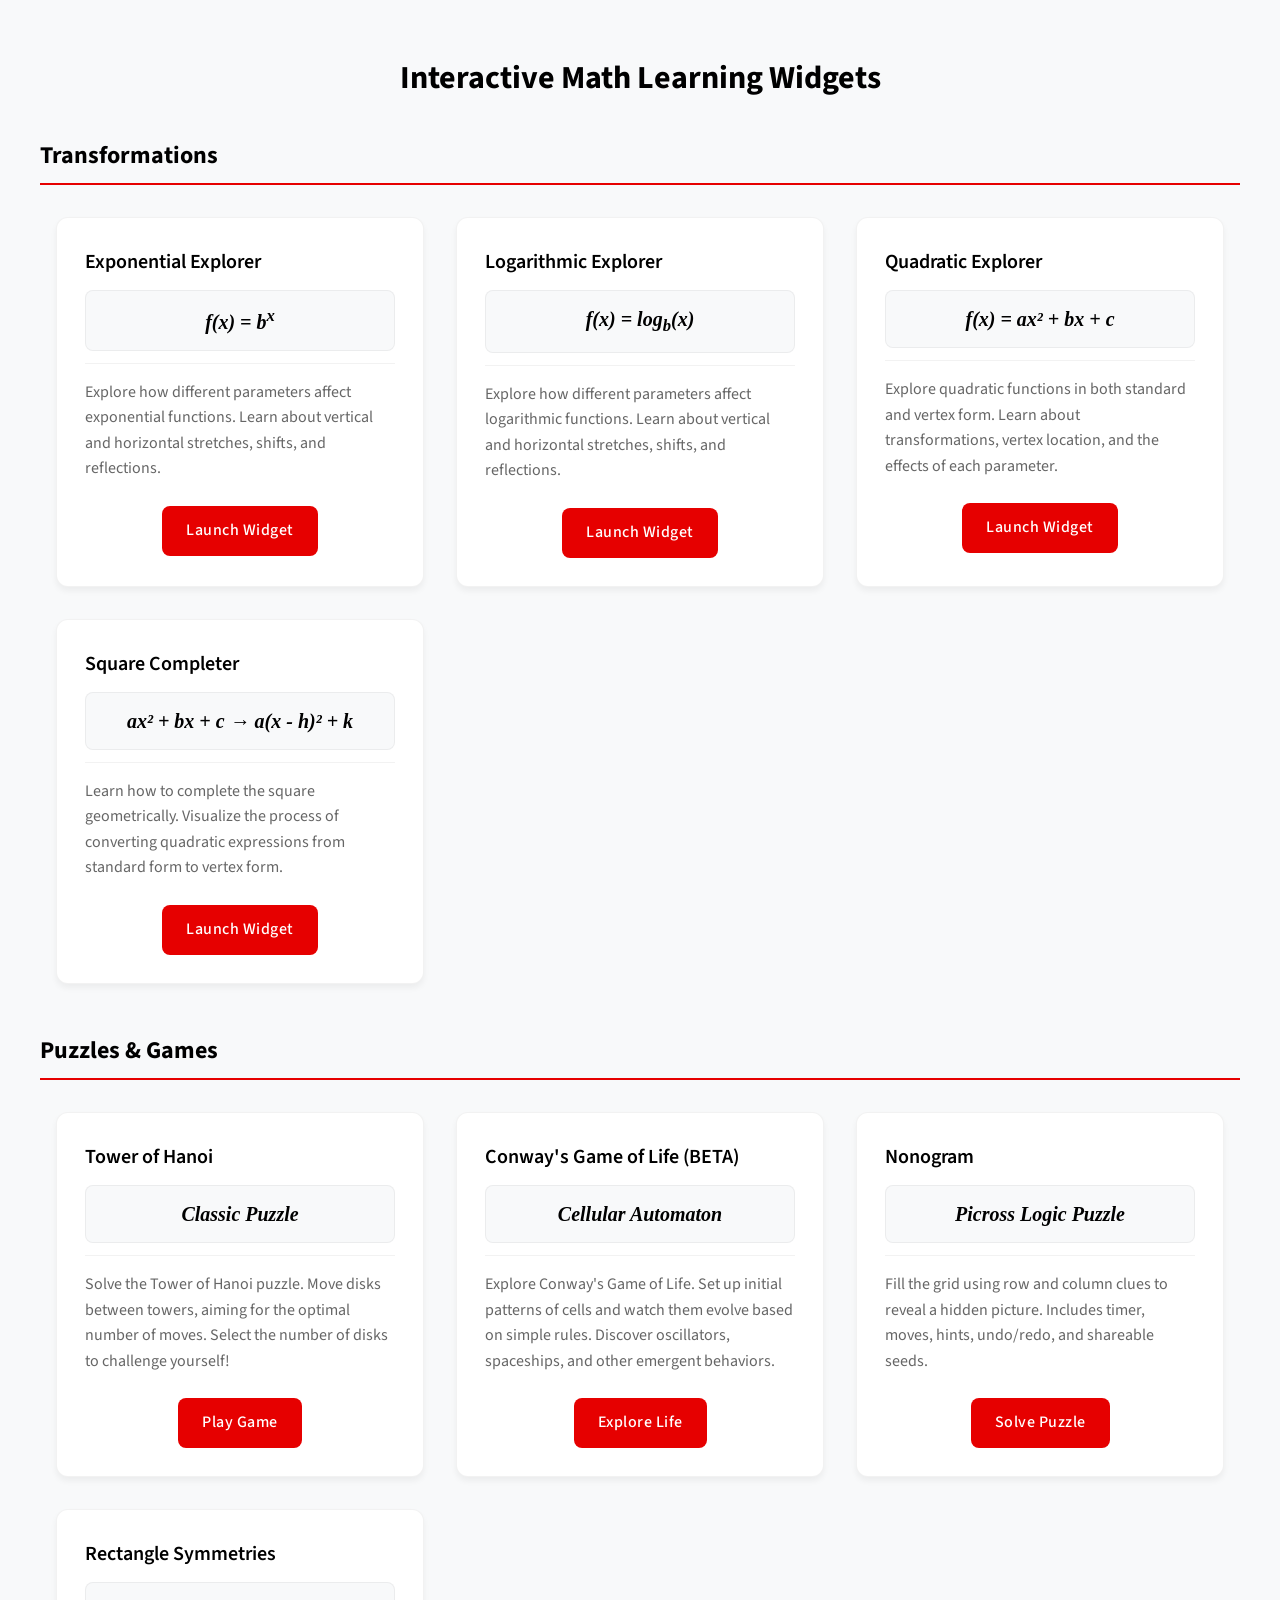
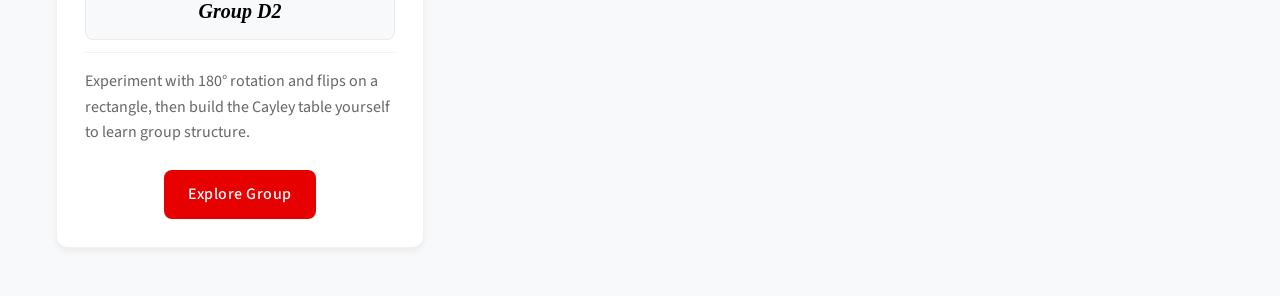
==== index.html @ 6f6b3c4f "Added Bug Fixes to game and included beta Group theory" ====
<!DOCTYPE html>
<html lang="en">

  <head>
    <meta charset="UTF-8" />
    <meta name="viewport" content="width=device-width, initial-scale=1.0" />
    <title>Math Learning Widgets</title>
    <link rel="preconnect" href="https://fonts.googleapis.com">
    <link rel="preconnect" href="https://fonts.gstatic.com" crossorigin>
    <link
      href="https://fonts.googleapis.com/css2?family=Source+Sans+Pro:wght@400;500;600;700&display=swap"
      rel="stylesheet">
    <style>
      body {
        font-family: 'Source Sans Pro', -apple-system, BlinkMacSystemFont, 'Segoe UI', Roboto, Oxygen, Ubuntu, Cantarell, sans-serif;
        line-height: 1.6;
        margin: 0;
        padding: 2rem;
        background-color: #f8f9fa;
      }

      .container {
        max-width: 1200px;
        margin: 0 auto;
      }

      h1 {
        color: #000000;
        text-align: center;
        margin-bottom: 2rem;
      }

      h2 {
        color: #000000;
        margin: 2rem 0 1rem;
        padding-bottom: 0.5rem;
        border-bottom: 2px solid #E60000;
      }

      .widgets-grid {
        display: grid;
        grid-template-columns: repeat(auto-fill, minmax(300px, 1fr));
        gap: 2rem;
        padding: 1rem;
      }

      .widget-card {
        background: white;
        border-radius: 12px;
        padding: 1.75rem;
        box-shadow: 0 4px 6px rgba(0, 0, 0, 0.05);
        transition: all 0.3s ease;
        text-decoration: none;
        color: inherit;
        display: block;
        border: 1px solid rgba(0, 0, 0, 0.05);
      }

      .widget-card:hover {
        transform: translateY(-5px);
        box-shadow: 0 8px 15px rgba(0, 0, 0, 0.1);
        border-color: rgba(230, 0, 0, 0.2);
      }

      .widget-card .title-row {
        display: flex;
        flex-direction: column;
        margin-bottom: 1rem;
        padding-bottom: 0.75rem;
        border-bottom: 1px solid rgba(0, 0, 0, 0.05);
      }

      .widget-card h3 {
        color: #000000;
        margin: 0;
        font-size: 1.25rem;
        font-weight: 600;
      }

      .widget-card p {
        color: #666;
        margin-bottom: 1.5rem;
        line-height: 1.6;
      }

      .widget-card .function {
        font-family: 'Times New Roman', serif;
        font-style: italic;
        color: #000000;
        font-weight: 600;
        font-size: 1.25rem;
        background: #f8f9fa;
        padding: 0.75rem;
        border-radius: 8px;
        margin-top: 0.75rem;
        text-align: center;
        border: 1px solid rgba(0, 0, 0, 0.05);
      }

      .widget-card:hover .function {
        background: #F0B800;
        border-color: rgba(0, 0, 0, 0.1);
        color: #000000;
      }

      .widget-card .button {
        display: block;
        background-color: #E60000;
        color: white;
        padding: 0.75rem 1.5rem;
        text-decoration: none;
        border-radius: 8px;
        transition: all 0.2s ease;
        text-align: center;
        width: fit-content;
        margin: 0 auto;
        font-weight: 500;
        letter-spacing: 0.5px;
      }

      .widget-card:hover .button {
        background-color: #cc0000;
        transform: translateY(-2px);
        box-shadow: 0 4px 8px rgba(230, 0, 0, 0.2);
      }
    </style>
  </head>

  <body>
    <div class="container">
      <h1>Interactive Math Learning Widgets</h1>

      <h2>Transformations</h2>
      <div class="widgets-grid">
        <a href="widgets/exponential-explorer/exponential-transformations.html" class="widget-card">
          <div class="title-row">
            <h3>Exponential Explorer</h3>
            <div class="function">f(x) = b<sup>x</sup></div>
          </div>
          <p>Explore how different parameters affect exponential functions. Learn about vertical and
            horizontal stretches, shifts, and reflections.</p>
          <span class="button">Launch Widget</span>
        </a>
        <a href="widgets/logarithmic-explorer/logarithmic-transformations.html" class="widget-card">
          <div class="title-row">
            <h3>Logarithmic Explorer</h3>
            <div class="function">f(x) = log<sub>b</sub>(x)</div>
          </div>
          <p>Explore how different parameters affect logarithmic functions. Learn about vertical and
            horizontal stretches, shifts, and reflections.</p>
          <span class="button">Launch Widget</span>
        </a>
        <a href="widgets/quadratic-explorer/quadratic-transformations.html" class="widget-card">
          <div class="title-row">
            <h3>Quadratic Explorer</h3>
            <div class="function">f(x) = ax² + bx + c</div>
          </div>
          <p>Explore quadratic functions in both standard and vertex form. Learn about
            transformations, vertex location, and the effects of each parameter.</p>
          <span class="button">Launch Widget</span>
        </a>
        <a href="widgets/square-completer/square-completer.html" class="widget-card">
          <div class="title-row">
            <h3>Square Completer</h3>
            <div class="function">ax² + bx + c → a(x - h)² + k</div>
          </div>
          <p>Learn how to complete the square geometrically. Visualize the process of converting
            quadratic expressions from standard form to vertex form.</p>
          <span class="button">Launch Widget</span>
        </a>
      </div>

      <h2>Puzzles & Games</h2>
      <div class="widgets-grid">
        <a href="widgets/hanoi-tower/hanoi-tower.html" class="widget-card">
          <div class="title-row">
            <h3>Tower of Hanoi</h3>
            <div class="function">Classic Puzzle</div>
          </div>
          <p>Solve the Tower of Hanoi puzzle. Move disks between towers, aiming for the optimal number of moves. Select the number of disks to challenge yourself!</p>
          <span class="button">Play Game</span>
        </a>
        <a href="widgets/game-of-life/game-of-life.html" class="widget-card">
          <div class="title-row">
            <h3>Conway's Game of Life (BETA)</h3>
            <div class="function">Cellular Automaton</div>
          </div>
          <p>Explore Conway's Game of Life. Set up initial patterns of cells and watch them evolve based on simple rules. Discover oscillators, spaceships, and other emergent behaviors.</p>
          <span class="button">Explore Life</span>
        </a>
        <a href="widgets/nonogram/nonogram.html" class="widget-card">
          <div class="title-row">
            <h3>Nonogram</h3>
            <div class="function">Picross Logic Puzzle</div>
          </div>
          <p>Fill the grid using row and column clues to reveal a hidden picture. Includes timer, moves, hints, undo/redo, and shareable seeds.</p>
          <span class="button">Solve Puzzle</span>
        </a>
        <a href="widgets/group-theory/group-theory.html" class="widget-card">
          <div class="title-row">
            <h3>Rectangle Symmetries</h3>
            <div class="function">Group D2</div>
          </div>
          <p>Experiment with 180° rotation and flips on a rectangle, then build the Cayley table yourself to learn group structure.</p>
          <span class="button">Explore Group</span>
        </a>
      </div>

    </div>
  </body>

</html>
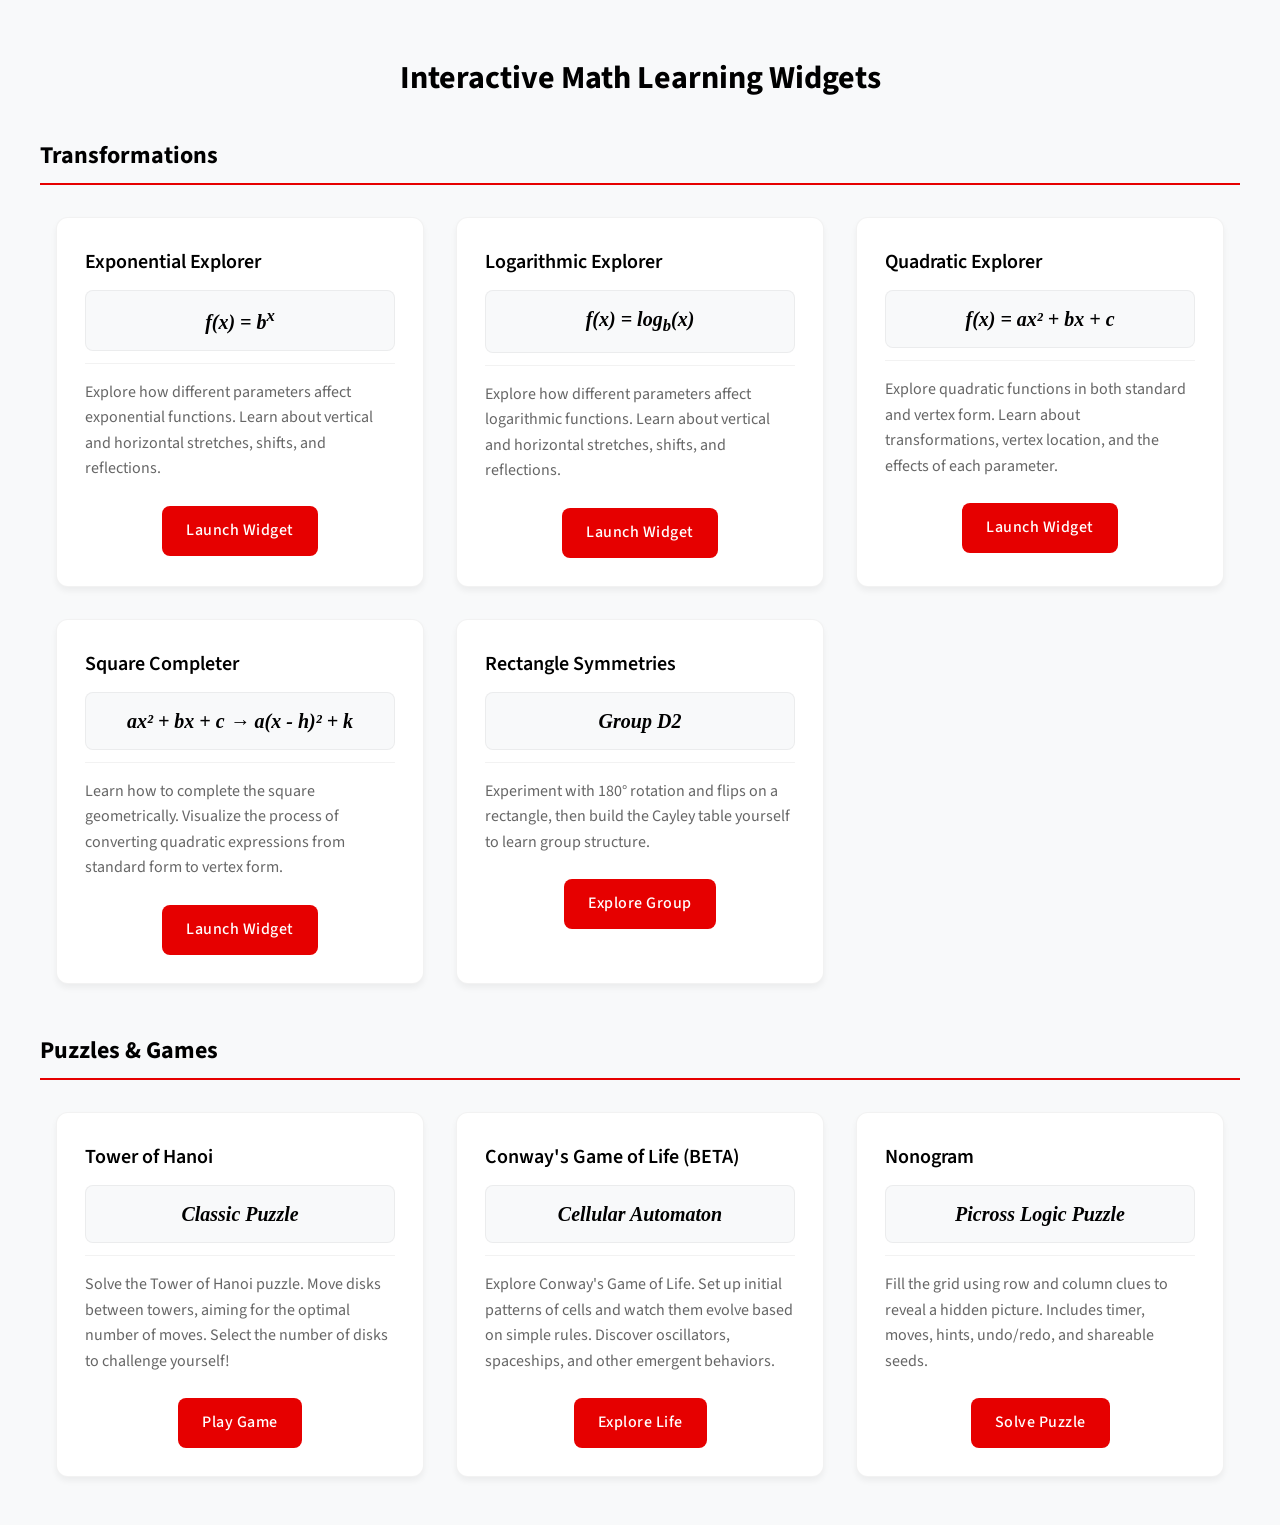
==== commit c7405f80: "Rearranged Rectangle Symmetry Moved Rectangle Symmetry Widget to Transformations Section" ====
--- a/index.html
+++ b/index.html
@@ -168,6 +168,14 @@
             quadratic expressions from standard form to vertex form.</p>
           <span class="button">Launch Widget</span>
         </a>
+        <a href="widgets/group-theory/group-theory.html" class="widget-card">
+          <div class="title-row">
+            <h3>Rectangle Symmetries</h3>
+            <div class="function">Group D2</div>
+          </div>
+          <p>Experiment with 180° rotation and flips on a rectangle, then build the Cayley table yourself to learn group structure.</p>
+          <span class="button">Explore Group</span>
+        </a>
       </div>
 
       <h2>Puzzles & Games</h2>
@@ -196,14 +204,6 @@
           <p>Fill the grid using row and column clues to reveal a hidden picture. Includes timer, moves, hints, undo/redo, and shareable seeds.</p>
           <span class="button">Solve Puzzle</span>
         </a>
-        <a href="widgets/group-theory/group-theory.html" class="widget-card">
-          <div class="title-row">
-            <h3>Rectangle Symmetries</h3>
-            <div class="function">Group D2</div>
-          </div>
-          <p>Experiment with 180° rotation and flips on a rectangle, then build the Cayley table yourself to learn group structure.</p>
-          <span class="button">Explore Group</span>
-        </a>
       </div>
 
     </div>
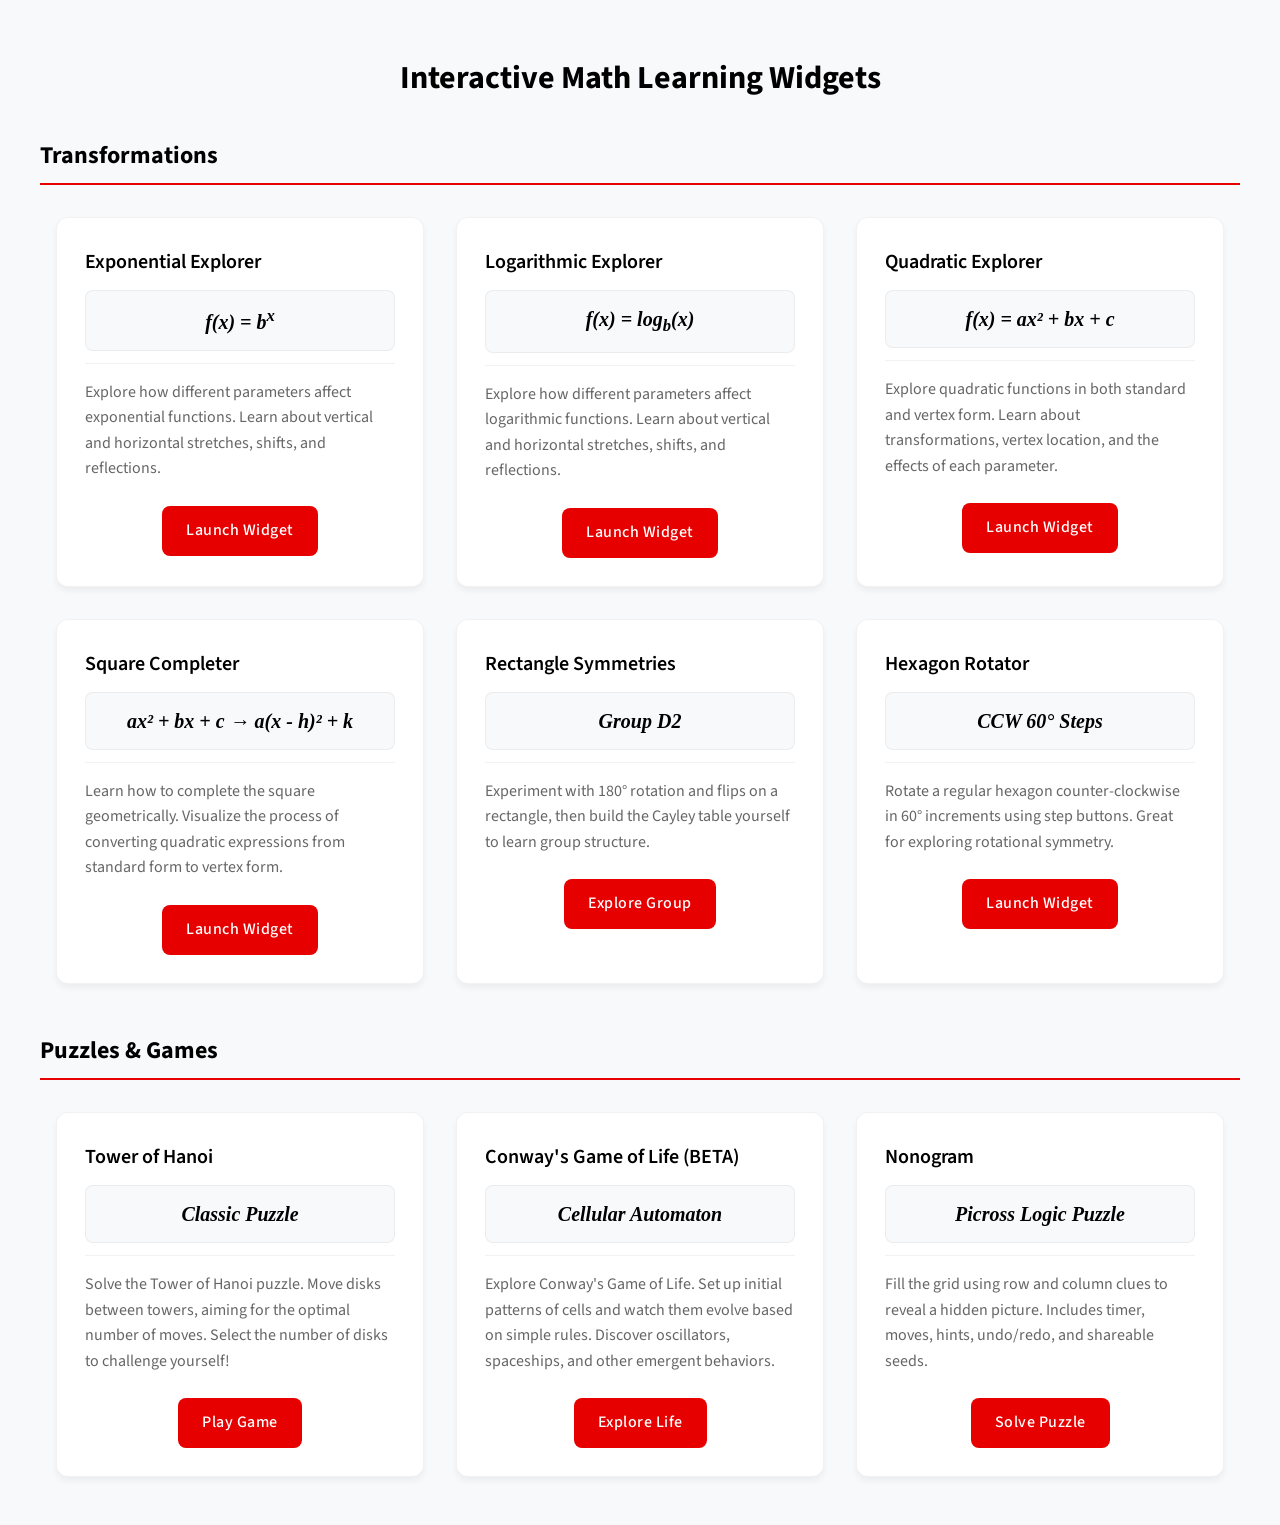
==== commit 9a14617e: "Added Hexagon Rotator Widget" ====
--- a/index.html
+++ b/index.html
@@ -176,6 +176,14 @@
           <p>Experiment with 180° rotation and flips on a rectangle, then build the Cayley table yourself to learn group structure.</p>
           <span class="button">Explore Group</span>
         </a>
+        <a href="widgets/hexagon-rotator/hexagon-rotator.html" class="widget-card">
+          <div class="title-row">
+            <h3>Hexagon Rotator</h3>
+            <div class="function">CCW 60° Steps</div>
+          </div>
+          <p>Rotate a regular hexagon counter-clockwise in 60° increments using step buttons. Great for exploring rotational symmetry.</p>
+          <span class="button">Launch Widget</span>
+        </a>
       </div>
 
       <h2>Puzzles & Games</h2>
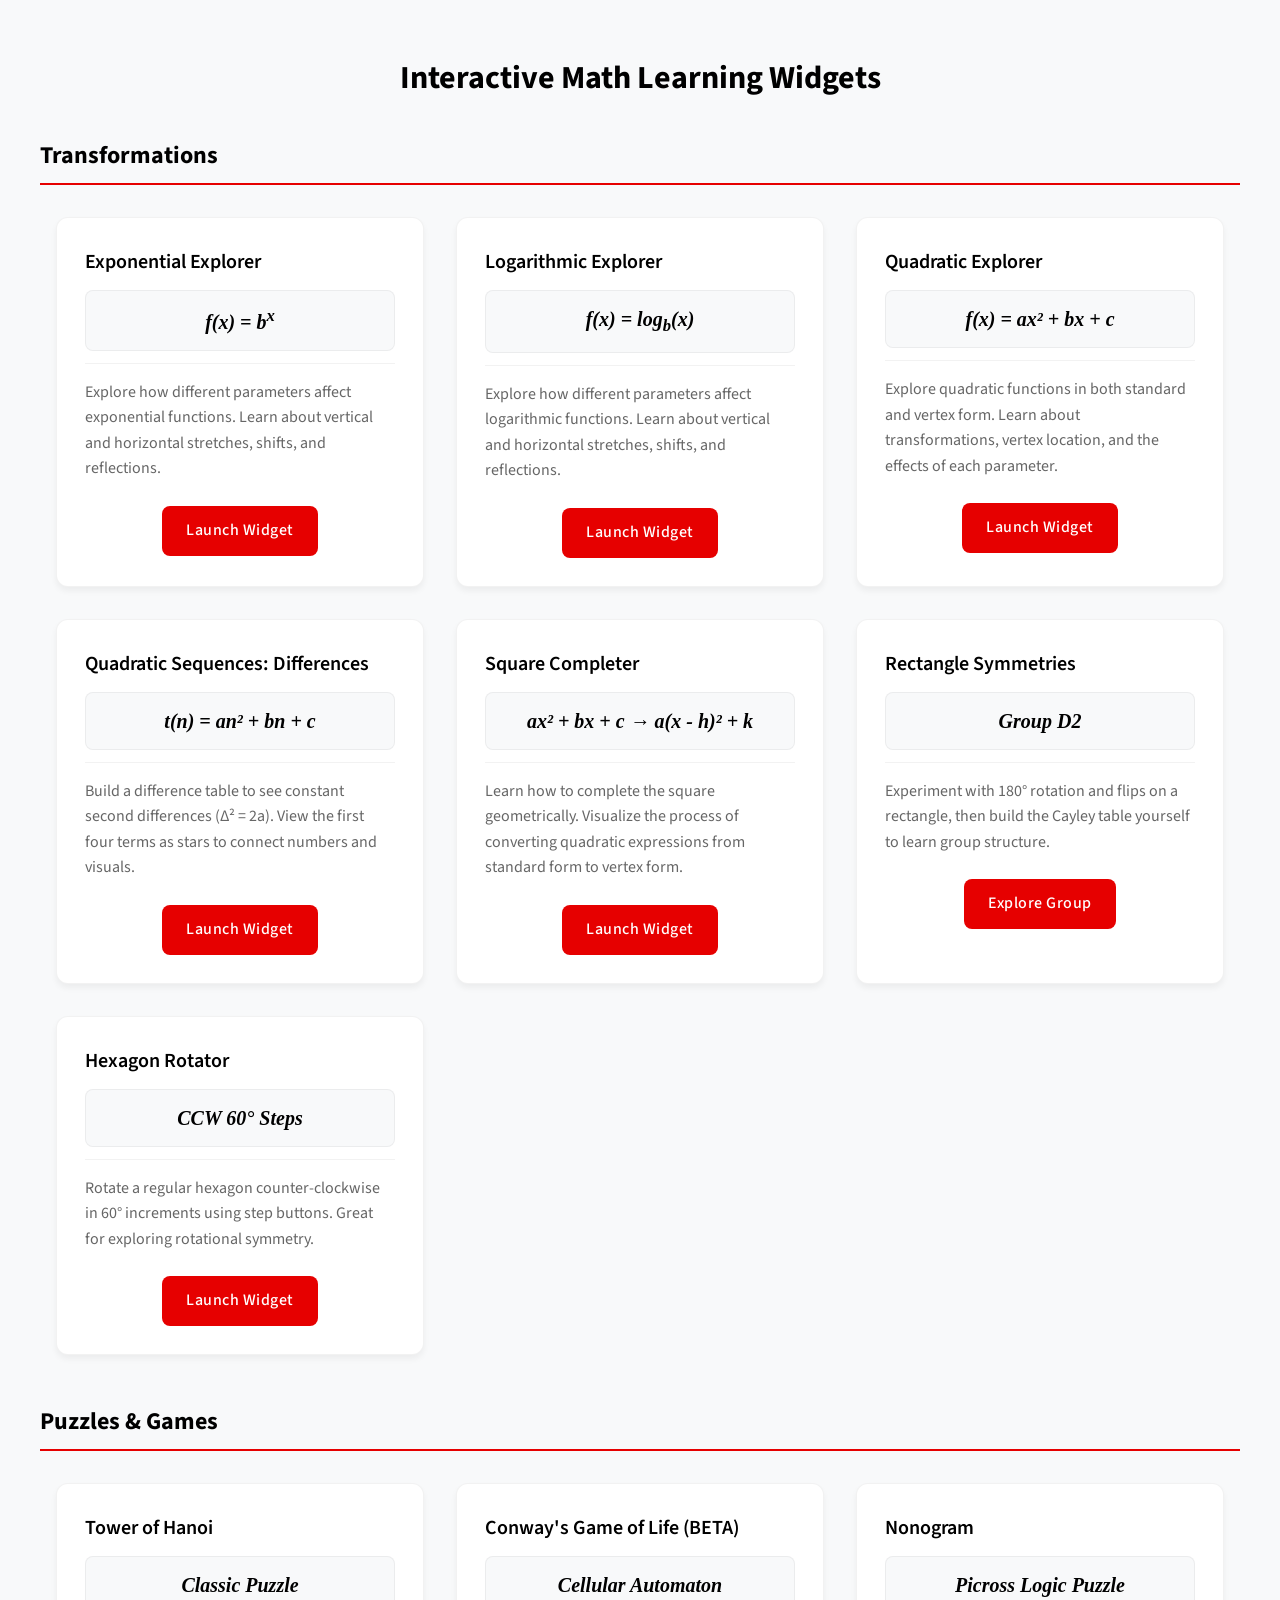
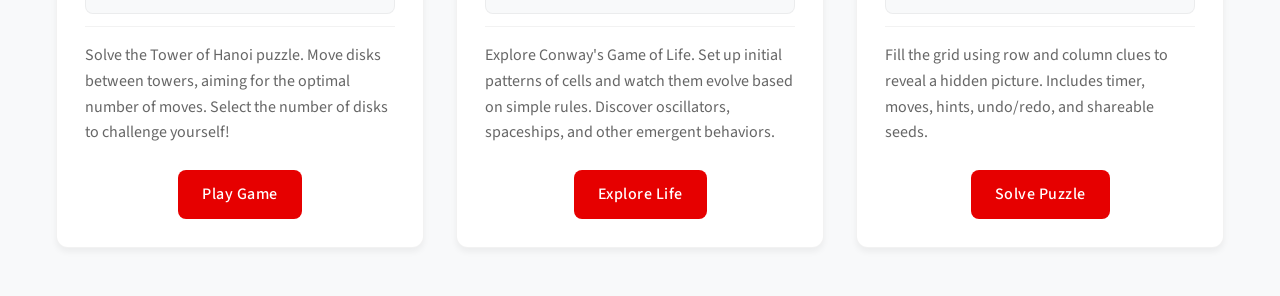
==== commit 9d14c1b4: "Added Second Difference Explorer It includes sliders to move around and create sequences on the fly." ====
--- a/index.html
+++ b/index.html
@@ -159,6 +159,15 @@
             transformations, vertex location, and the effects of each parameter.</p>
           <span class="button">Launch Widget</span>
         </a>
+        <a href="widgets/quadratic-sequences/quadratic-differences.html" class="widget-card">
+          <div class="title-row">
+            <h3>Quadratic Sequences: Differences</h3>
+            <div class="function">t(n) = an² + bn + c</div>
+          </div>
+          <p>Build a difference table to see constant second differences (Δ² = 2a).
+            View the first four terms as stars to connect numbers and visuals.</p>
+          <span class="button">Launch Widget</span>
+        </a>
         <a href="widgets/square-completer/square-completer.html" class="widget-card">
           <div class="title-row">
             <h3>Square Completer</h3>
@@ -168,7 +177,7 @@
             quadratic expressions from standard form to vertex form.</p>
           <span class="button">Launch Widget</span>
         </a>
-        <a href="widgets/group-theory/group-theory.html" class="widget-card">
+        <a href="widgets/rectangle-rotator/rectangle-rotator.html" class="widget-card">
           <div class="title-row">
             <h3>Rectangle Symmetries</h3>
             <div class="function">Group D2</div>
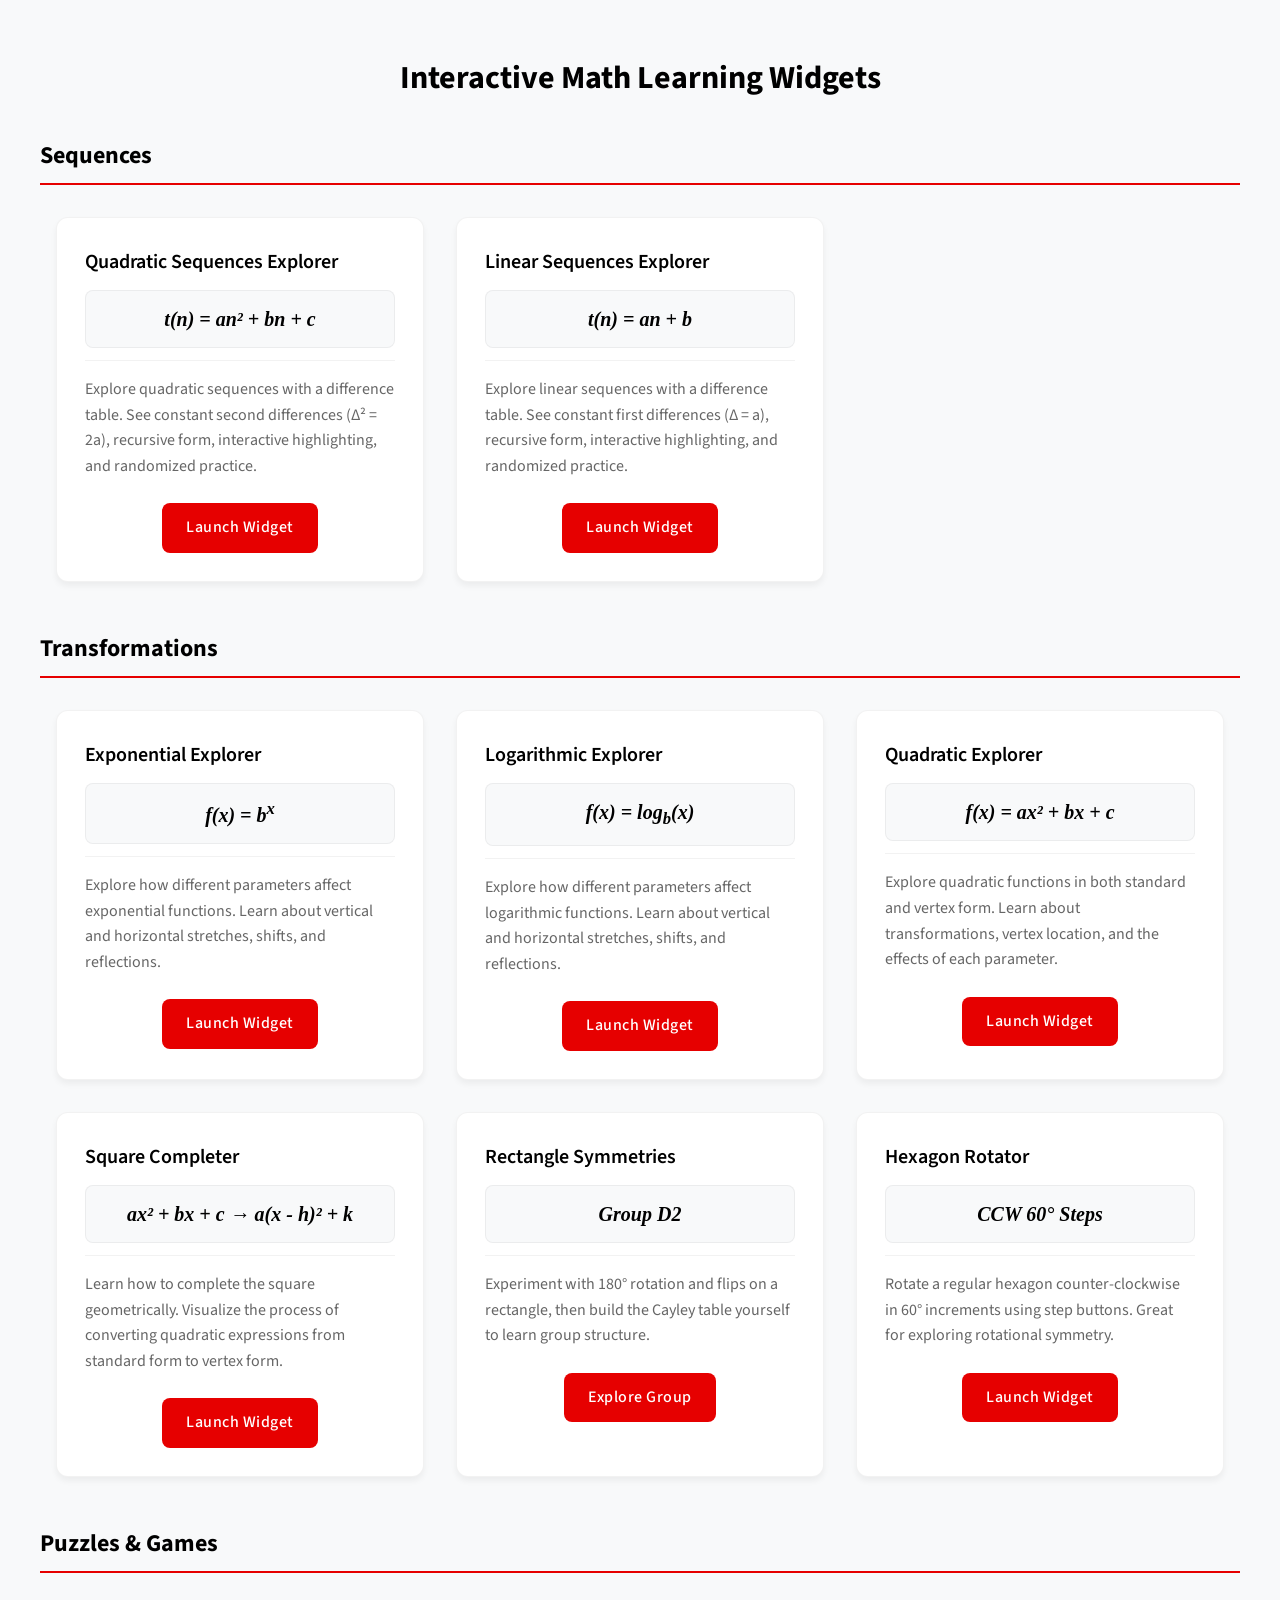
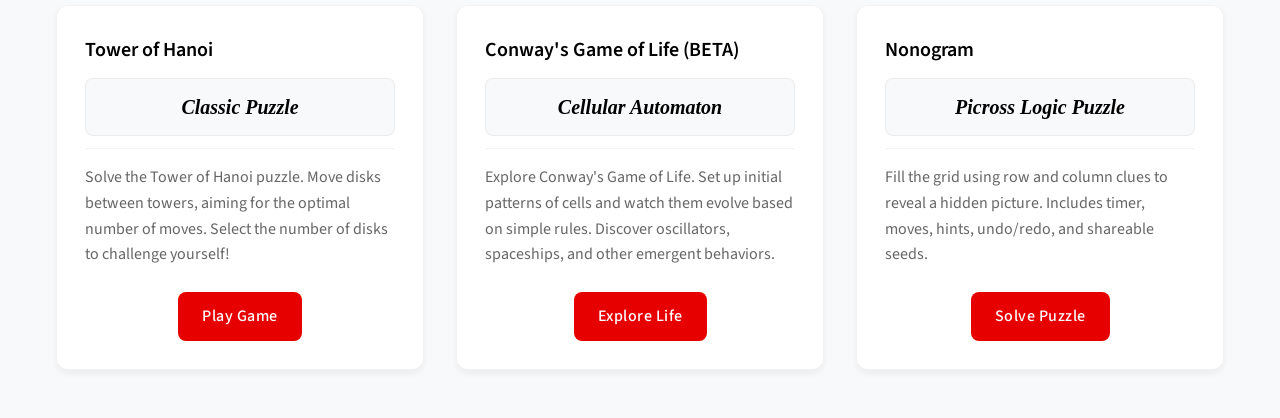
==== commit 908a878b: "Created a Linear Sequences Widget" ====
--- a/index.html
+++ b/index.html
@@ -130,6 +130,26 @@
     <div class="container">
       <h1>Interactive Math Learning Widgets</h1>
 
+      <h2>Sequences</h2>
+      <div class="widgets-grid">
+        <a href="widgets/quadratic-sequences/quadratic-differences.html" class="widget-card">
+          <div class="title-row">
+            <h3>Quadratic Sequences Explorer</h3>
+            <div class="function">t(n) = an² + bn + c</div>
+          </div>
+          <p>Explore quadratic sequences with a difference table. See constant second differences (Δ² = 2a), recursive form, interactive highlighting, and randomized practice.</p>
+          <span class="button">Launch Widget</span>
+        </a>
+        <a href="widgets/linear-sequences/linear-sequences.html" class="widget-card">
+          <div class="title-row">
+            <h3>Linear Sequences Explorer</h3>
+            <div class="function">t(n) = an + b</div>
+          </div>
+          <p>Explore linear sequences with a difference table. See constant first differences (Δ = a), recursive form, interactive highlighting, and randomized practice.</p>
+          <span class="button">Launch Widget</span>
+        </a>
+      </div>
+
       <h2>Transformations</h2>
       <div class="widgets-grid">
         <a href="widgets/exponential-explorer/exponential-transformations.html" class="widget-card">
@@ -159,15 +179,6 @@
             transformations, vertex location, and the effects of each parameter.</p>
           <span class="button">Launch Widget</span>
         </a>
-        <a href="widgets/quadratic-sequences/quadratic-differences.html" class="widget-card">
-          <div class="title-row">
-            <h3>Quadratic Sequences: Differences</h3>
-            <div class="function">t(n) = an² + bn + c</div>
-          </div>
-          <p>Build a difference table to see constant second differences (Δ² = 2a).
-            View the first four terms as stars to connect numbers and visuals.</p>
-          <span class="button">Launch Widget</span>
-        </a>
         <a href="widgets/square-completer/square-completer.html" class="widget-card">
           <div class="title-row">
             <h3>Square Completer</h3>
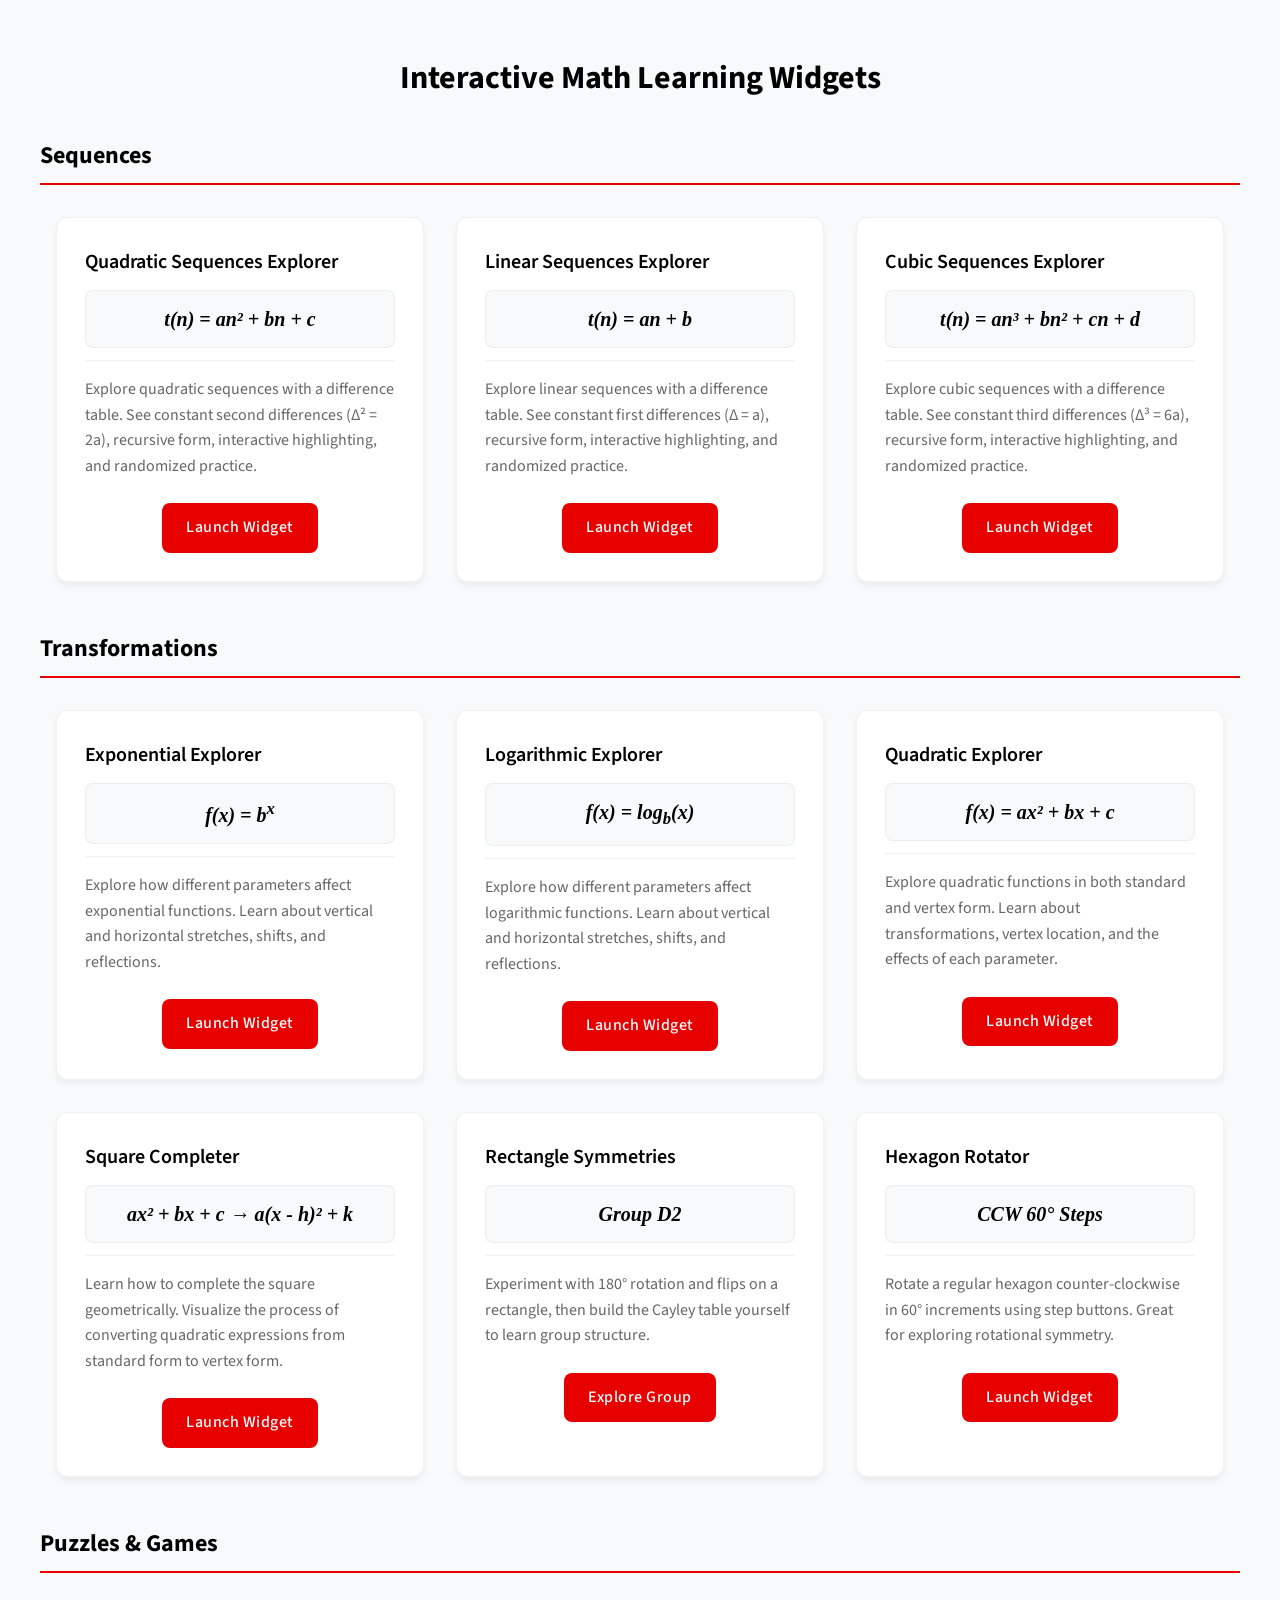
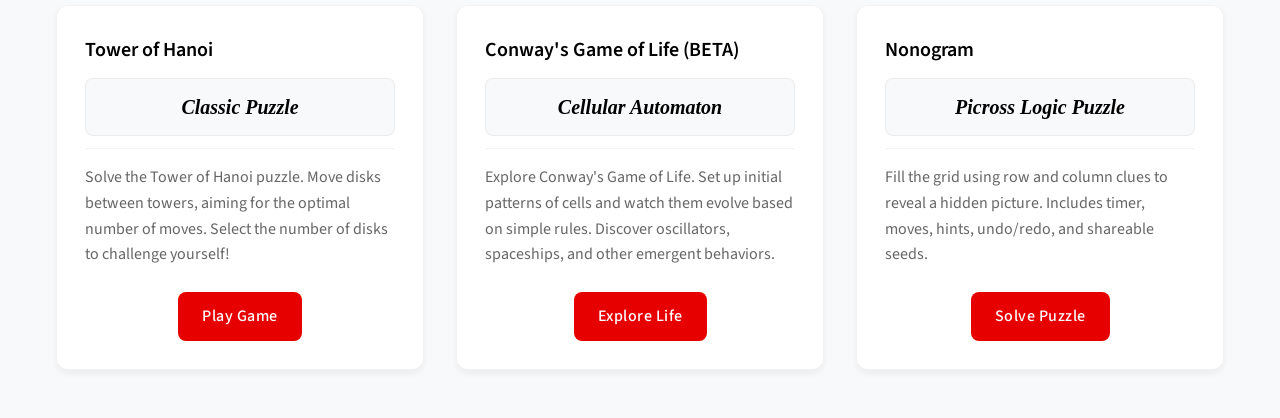
==== commit e09f56fa: "Added a Cubic Sequences Explorer Should be similar to the other sequences explorers" ====
--- a/index.html
+++ b/index.html
@@ -148,6 +148,14 @@
           <p>Explore linear sequences with a difference table. See constant first differences (Δ = a), recursive form, interactive highlighting, and randomized practice.</p>
           <span class="button">Launch Widget</span>
         </a>
+        <a href="widgets/cubic-sequences/cubic-sequences.html" class="widget-card">
+          <div class="title-row">
+            <h3>Cubic Sequences Explorer</h3>
+            <div class="function">t(n) = an³ + bn² + cn + d</div>
+          </div>
+          <p>Explore cubic sequences with a difference table. See constant third differences (Δ³ = 6a), recursive form, interactive highlighting, and randomized practice.</p>
+          <span class="button">Launch Widget</span>
+        </a>
       </div>
 
       <h2>Transformations</h2>
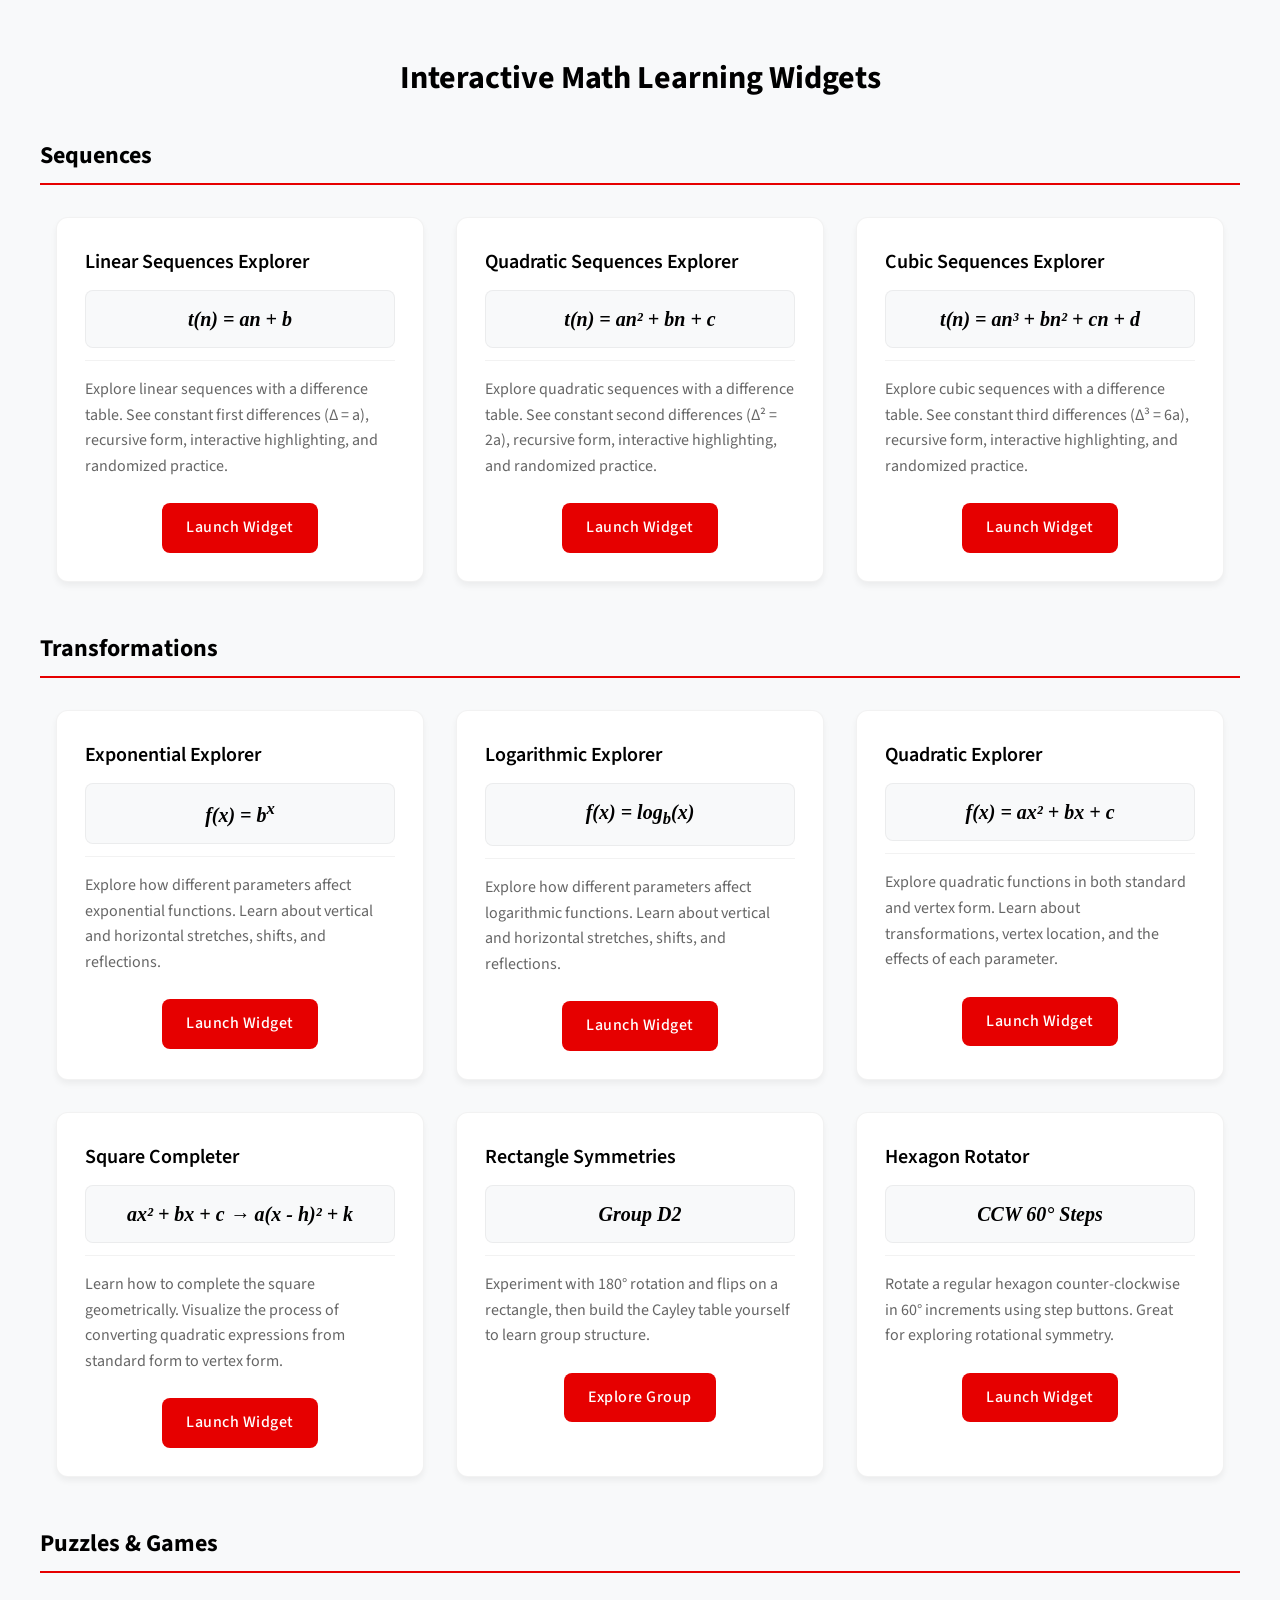
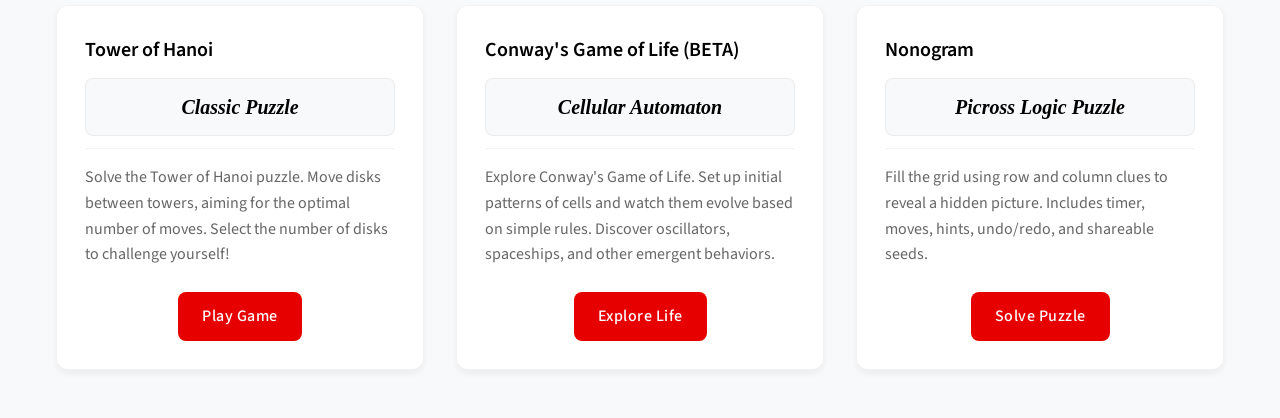
==== commit 1478587a: "Rearranged Index Widgets" ====
--- a/index.html
+++ b/index.html
@@ -132,20 +132,20 @@
 
       <h2>Sequences</h2>
       <div class="widgets-grid">
+        <a href="widgets/linear-sequences/linear-sequences.html" class="widget-card">
+          <div class="title-row">
+            <h3>Linear Sequences Explorer</h3>
+            <div class="function">t(n) = an + b</div>
+          </div>
+          <p>Explore linear sequences with a difference table. See constant first differences (Δ = a), recursive form, interactive highlighting, and randomized practice.</p>
+          <span class="button">Launch Widget</span>
+        </a>
         <a href="widgets/quadratic-sequences/quadratic-differences.html" class="widget-card">
           <div class="title-row">
             <h3>Quadratic Sequences Explorer</h3>
             <div class="function">t(n) = an² + bn + c</div>
           </div>
           <p>Explore quadratic sequences with a difference table. See constant second differences (Δ² = 2a), recursive form, interactive highlighting, and randomized practice.</p>
-          <span class="button">Launch Widget</span>
-        </a>
-        <a href="widgets/linear-sequences/linear-sequences.html" class="widget-card">
-          <div class="title-row">
-            <h3>Linear Sequences Explorer</h3>
-            <div class="function">t(n) = an + b</div>
-          </div>
-          <p>Explore linear sequences with a difference table. See constant first differences (Δ = a), recursive form, interactive highlighting, and randomized practice.</p>
           <span class="button">Launch Widget</span>
         </a>
         <a href="widgets/cubic-sequences/cubic-sequences.html" class="widget-card">
